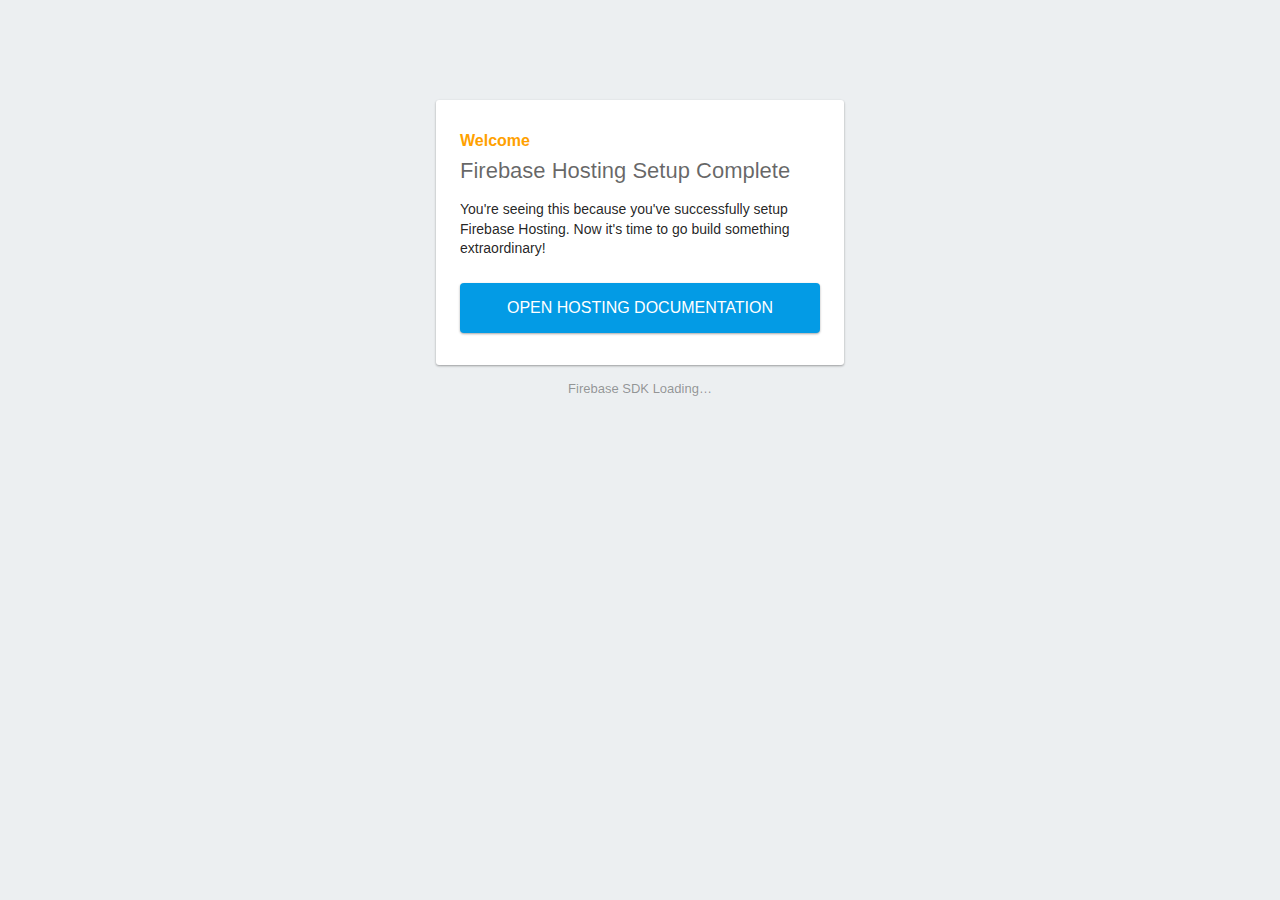
==== public/index.html @ 94b6abaf "initial commit" ====
<!DOCTYPE html>
<html>
  <head>
    <meta charset="utf-8">
    <meta name="viewport" content="width=device-width, initial-scale=1">
    <title>Welcome to Firebase Hosting</title>

    <!-- update the version number as needed -->
    <script defer src="/__/firebase/9.6.3/firebase-app-compat.js"></script>
    <!-- include only the Firebase features as you need -->
    <script defer src="/__/firebase/9.6.3/firebase-auth-compat.js"></script>
    <script defer src="/__/firebase/9.6.3/firebase-database-compat.js"></script>
    <script defer src="/__/firebase/9.6.3/firebase-firestore-compat.js"></script>
    <script defer src="/__/firebase/9.6.3/firebase-functions-compat.js"></script>
    <script defer src="/__/firebase/9.6.3/firebase-messaging-compat.js"></script>
    <script defer src="/__/firebase/9.6.3/firebase-storage-compat.js"></script>
    <script defer src="/__/firebase/9.6.3/firebase-analytics-compat.js"></script>
    <script defer src="/__/firebase/9.6.3/firebase-remote-config-compat.js"></script>
    <script defer src="/__/firebase/9.6.3/firebase-performance-compat.js"></script>
    <!-- 
      initialize the SDK after all desired features are loaded, set useEmulator to false
      to avoid connecting the SDK to running emulators.
    -->
    <script defer src="/__/firebase/init.js?useEmulator=true"></script>

    <style media="screen">
      body { background: #ECEFF1; color: rgba(0,0,0,0.87); font-family: Roboto, Helvetica, Arial, sans-serif; margin: 0; padding: 0; }
      #message { background: white; max-width: 360px; margin: 100px auto 16px; padding: 32px 24px; border-radius: 3px; }
      #message h2 { color: #ffa100; font-weight: bold; font-size: 16px; margin: 0 0 8px; }
      #message h1 { font-size: 22px; font-weight: 300; color: rgba(0,0,0,0.6); margin: 0 0 16px;}
      #message p { line-height: 140%; margin: 16px 0 24px; font-size: 14px; }
      #message a { display: block; text-align: center; background: #039be5; text-transform: uppercase; text-decoration: none; color: white; padding: 16px; border-radius: 4px; }
      #message, #message a { box-shadow: 0 1px 3px rgba(0,0,0,0.12), 0 1px 2px rgba(0,0,0,0.24); }
      #load { color: rgba(0,0,0,0.4); text-align: center; font-size: 13px; }
      @media (max-width: 600px) {
        body, #message { margin-top: 0; background: white; box-shadow: none; }
        body { border-top: 16px solid #ffa100; }
      }
    </style>
  </head>
  <body>
    <div id="message">
      <h2>Welcome</h2>
      <h1>Firebase Hosting Setup Complete</h1>
      <p>You're seeing this because you've successfully setup Firebase Hosting. Now it's time to go build something extraordinary!</p>
      <a target="_blank" href="https://firebase.google.com/docs/hosting/">Open Hosting Documentation</a>
    </div>
    <p id="load">Firebase SDK Loading&hellip;</p>

    <script>
      document.addEventListener('DOMContentLoaded', function() {
        const loadEl = document.querySelector('#load');
        // // 🔥🔥🔥🔥🔥🔥🔥🔥🔥🔥🔥🔥🔥🔥🔥🔥🔥🔥🔥🔥🔥🔥🔥🔥🔥🔥🔥🔥🔥🔥🔥
        // // The Firebase SDK is initialized and available here!
        //
        // firebase.auth().onAuthStateChanged(user => { });
        // firebase.database().ref('/path/to/ref').on('value', snapshot => { });
        // firebase.firestore().doc('/foo/bar').get().then(() => { });
        // firebase.functions().httpsCallable('yourFunction')().then(() => { });
        // firebase.messaging().requestPermission().then(() => { });
        // firebase.storage().ref('/path/to/ref').getDownloadURL().then(() => { });
        // firebase.analytics(); // call to activate
        // firebase.analytics().logEvent('tutorial_completed');
        // firebase.performance(); // call to activate
        //
        // // 🔥🔥🔥🔥🔥🔥🔥🔥🔥🔥🔥🔥🔥🔥🔥🔥🔥🔥🔥🔥🔥🔥🔥🔥🔥🔥🔥🔥🔥🔥🔥

        try {
          let app = firebase.app();
          let features = [
            'auth', 
            'database', 
            'firestore',
            'functions',
            'messaging', 
            'storage', 
            'analytics', 
            'remoteConfig',
            'performance',
          ].filter(feature => typeof app[feature] === 'function');
          loadEl.textContent = `Firebase SDK loaded with ${features.join(', ')}`;
        } catch (e: any) {
          console.error(e);
          loadEl.textContent = 'Error loading the Firebase SDK, check the console.';
        }
      });
    </script>
  </body>
</html>
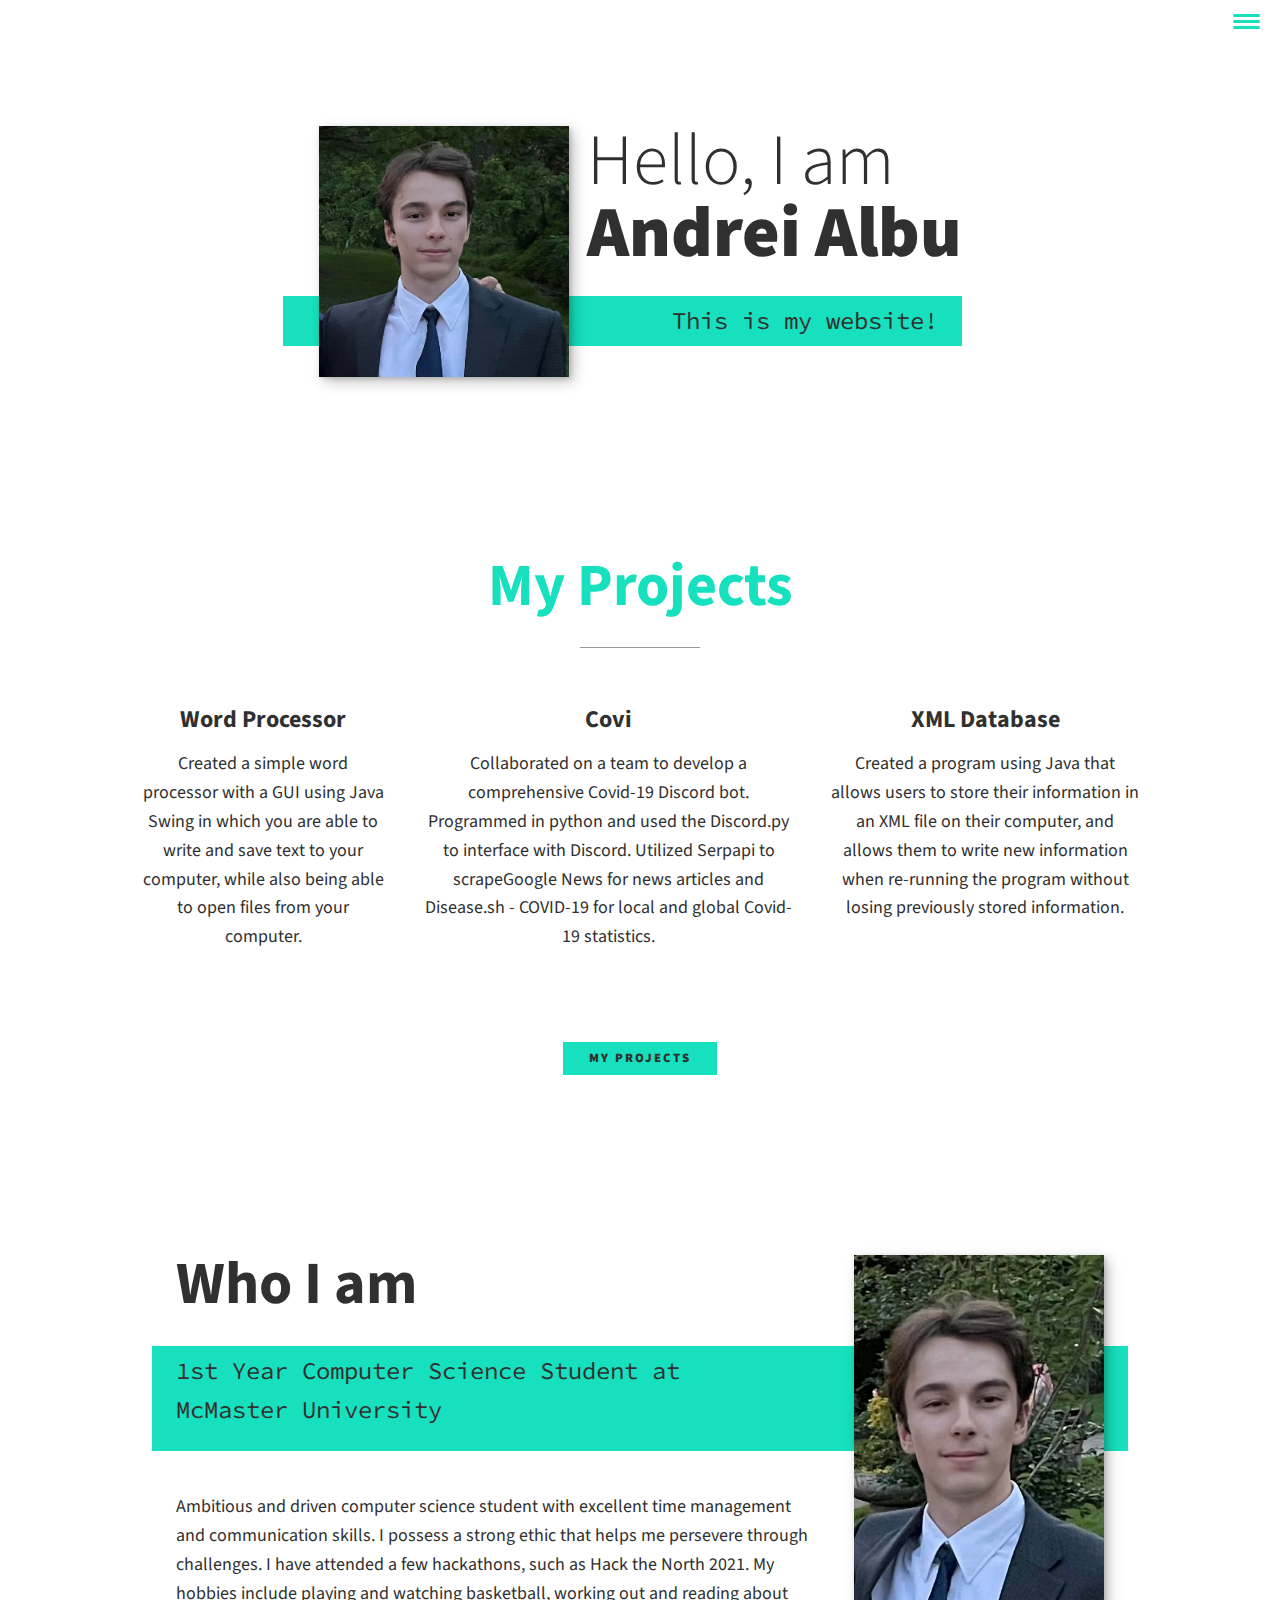
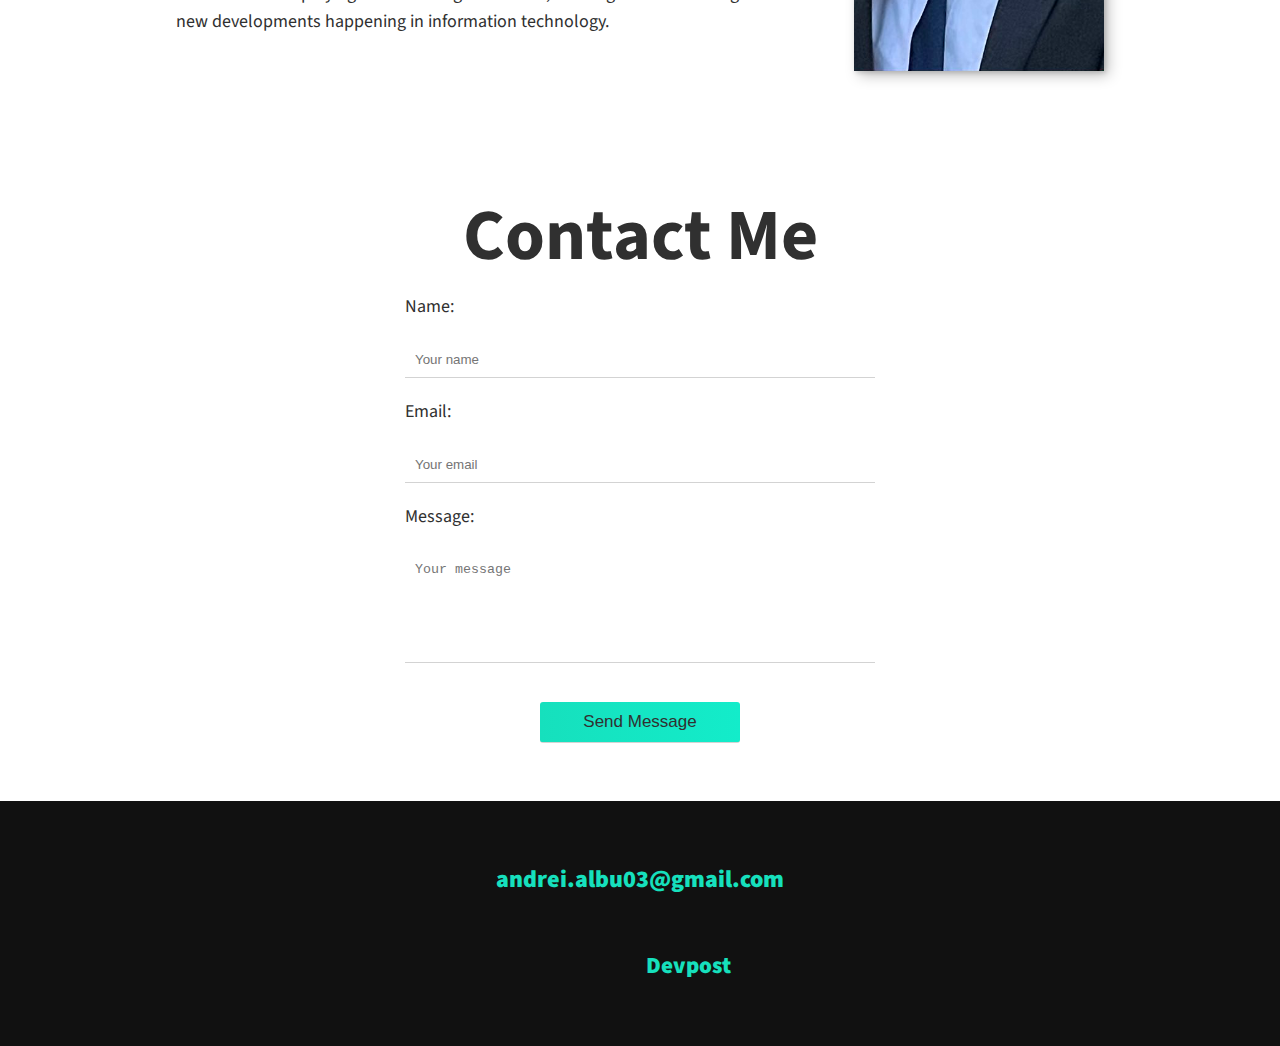
==== commit 86de88a0: "updated images" ====
--- a/public/index.html
+++ b/public/index.html
@@ -1,89 +1,175 @@
-<!DOCTYPE html>
-<html>
-  <head>
-    <meta charset="utf-8">
-    <meta name="viewport" content="width=device-width, initial-scale=1">
-    <title>Welcome to Firebase Hosting</title>
-
-    <!-- update the version number as needed -->
-    <script defer src="/__/firebase/9.6.3/firebase-app-compat.js"></script>
-    <!-- include only the Firebase features as you need -->
-    <script defer src="/__/firebase/9.6.3/firebase-auth-compat.js"></script>
-    <script defer src="/__/firebase/9.6.3/firebase-database-compat.js"></script>
-    <script defer src="/__/firebase/9.6.3/firebase-firestore-compat.js"></script>
-    <script defer src="/__/firebase/9.6.3/firebase-functions-compat.js"></script>
-    <script defer src="/__/firebase/9.6.3/firebase-messaging-compat.js"></script>
-    <script defer src="/__/firebase/9.6.3/firebase-storage-compat.js"></script>
-    <script defer src="/__/firebase/9.6.3/firebase-analytics-compat.js"></script>
-    <script defer src="/__/firebase/9.6.3/firebase-remote-config-compat.js"></script>
-    <script defer src="/__/firebase/9.6.3/firebase-performance-compat.js"></script>
-    <!-- 
-      initialize the SDK after all desired features are loaded, set useEmulator to false
-      to avoid connecting the SDK to running emulators.
-    -->
-    <script defer src="/__/firebase/init.js?useEmulator=true"></script>
-
-    <style media="screen">
-      body { background: #ECEFF1; color: rgba(0,0,0,0.87); font-family: Roboto, Helvetica, Arial, sans-serif; margin: 0; padding: 0; }
-      #message { background: white; max-width: 360px; margin: 100px auto 16px; padding: 32px 24px; border-radius: 3px; }
-      #message h2 { color: #ffa100; font-weight: bold; font-size: 16px; margin: 0 0 8px; }
-      #message h1 { font-size: 22px; font-weight: 300; color: rgba(0,0,0,0.6); margin: 0 0 16px;}
-      #message p { line-height: 140%; margin: 16px 0 24px; font-size: 14px; }
-      #message a { display: block; text-align: center; background: #039be5; text-transform: uppercase; text-decoration: none; color: white; padding: 16px; border-radius: 4px; }
-      #message, #message a { box-shadow: 0 1px 3px rgba(0,0,0,0.12), 0 1px 2px rgba(0,0,0,0.24); }
-      #load { color: rgba(0,0,0,0.4); text-align: center; font-size: 13px; }
-      @media (max-width: 600px) {
-        body, #message { margin-top: 0; background: white; box-shadow: none; }
-        body { border-top: 16px solid #ffa100; }
-      }
-    </style>
-  </head>
-  <body>
-    <div id="message">
-      <h2>Welcome</h2>
-      <h1>Firebase Hosting Setup Complete</h1>
-      <p>You're seeing this because you've successfully setup Firebase Hosting. Now it's time to go build something extraordinary!</p>
-      <a target="_blank" href="https://firebase.google.com/docs/hosting/">Open Hosting Documentation</a>
-    </div>
-    <p id="load">Firebase SDK Loading&hellip;</p>
-
-    <script>
-      document.addEventListener('DOMContentLoaded', function() {
-        const loadEl = document.querySelector('#load');
-        // // 🔥🔥🔥🔥🔥🔥🔥🔥🔥🔥🔥🔥🔥🔥🔥🔥🔥🔥🔥🔥🔥🔥🔥🔥🔥🔥🔥🔥🔥🔥🔥
-        // // The Firebase SDK is initialized and available here!
-        //
-        // firebase.auth().onAuthStateChanged(user => { });
-        // firebase.database().ref('/path/to/ref').on('value', snapshot => { });
-        // firebase.firestore().doc('/foo/bar').get().then(() => { });
-        // firebase.functions().httpsCallable('yourFunction')().then(() => { });
-        // firebase.messaging().requestPermission().then(() => { });
-        // firebase.storage().ref('/path/to/ref').getDownloadURL().then(() => { });
-        // firebase.analytics(); // call to activate
-        // firebase.analytics().logEvent('tutorial_completed');
-        // firebase.performance(); // call to activate
-        //
-        // // 🔥🔥🔥🔥🔥🔥🔥🔥🔥🔥🔥🔥🔥🔥🔥🔥🔥🔥🔥🔥🔥🔥🔥🔥🔥🔥🔥🔥🔥🔥🔥
-
-        try {
-          let app = firebase.app();
-          let features = [
-            'auth', 
-            'database', 
-            'firestore',
-            'functions',
-            'messaging', 
-            'storage', 
-            'analytics', 
-            'remoteConfig',
-            'performance',
-          ].filter(feature => typeof app[feature] === 'function');
-          loadEl.textContent = `Firebase SDK loaded with ${features.join(', ')}`;
-        } catch (e: any) {
-          console.error(e);
-          loadEl.textContent = 'Error loading the Firebase SDK, check the console.';
-        }
-      });
-    </script>
-  </body>
-</html>
+<!DOCTYPE html>
+<html>
+	<head>
+		<meta charset="UTF-8">
+		<meta name="viewport" content="width=device-width, initial-scale=1.0>
+		<title>Andrei's Website</title>
+		<link rel="stylesheet" 
+		href="https://cdnjs.cloudflare.com/ajax/libs/normalize/7.0.0/normalize.min.css">
+        <link rel="stylesheet" 
+		href="https://cdnjs.cloudflare.com/ajax/libs/font-awesome/5.11.2/css/all.css" 
+		integrity="sha256-46qynGAkLSFpVbEBog43gvNhfrOj+BmwXdxFgVK/Kvc=" crossorigin="anonymous" />
+		
+		<link href="https://fonts.googleapis.com/css?family=Source+Code+Pro:400,900|Source+Sans
+		+Pro:300,900&display=swap" rel="stylesheet">
+		
+		<link rel="stylesheet" href="style.css">
+		<script src="https://www.gstatic.com/firebasejs/8.2.1/firebase-app.js"></script>
+		<script src="https://www.gstatic.com/firebasejs/8.2.1/firebase-firestore.js"></script>
+		
+		<!--
+		<style>
+			body {
+				background-image: url("pattern.jpg");
+				background-color: #cccccc;
+			}
+		</style>
+		-->
+	</head>
+	<body>
+		<header>
+            <div class="logo">
+                <img src="" alt="">
+            </div>
+            <button class="nav-toggle" aria-label="toggle navigation">
+                <span class="hamburger"></span>
+            </button>
+            <nav class="nav">
+                <ul class="nav__list">
+                    <li class="nav__item"><a href="#home" class="nav__link">Home</a></li>
+                    <li class="nav__item"><a href="#projects" class="nav__link">My Projects</a></li>
+                    <li class="nav__item"><a href="#about" class="nav__link">About me</a></li>
+                    <li class="nav__item"><a href="#contact-form" class="nav__link">Contact me</a></li>
+                </ul>
+            </nav>
+        </header>
+		
+		<!-- Introduction -->
+		<section class="intro" id="home">
+			<h1 class="section__title section__title--intro">
+				Hello, I am <strong>Andrei Albu</strong>
+			</h1>
+			<p class="section__subtitle section__subtitle--intro">This is my website!</p>
+			<img src="images/pfp1.jpg" alt="a picture of me" class="intro__img">
+		</section>
+		
+		<!-- My Project -->
+		<section class="my-projects" id="projects">
+			<h2 class="section__title section__title--projects">My Projects</h2>
+			<div class="projects">
+				<div class="project">
+					<h3>Word Processor</h3>
+                    			<p>Created a simple word processor with a GUI using Java Swing in which you are able to write and save
+					text to your computer, while also being able to open files from your computer.</p>
+				</div> <!-- Close service div -->
+				
+				<div class="project">
+					<h3>Covi</h3>
+					<p>Collaborated on a team to develop a comprehensive Covid-19 Discord bot. Programmed in python and
+					used the Discord.py to interface with Discord. Utilized Serpapi to scrapeGoogle News for news articles
+					and Disease.sh - COVID-19 for local and global Covid-19 statistics.</p>
+				</div> <!-- Close service div -->		    
+						    
+				<div class="project">
+					<h3>XML Database</h3>
+					<p>Created a program using Java that allows users to store their information in an XML file on their
+					computer, and allows them to write new information when re-running the program without losing previously
+					stored information.</p>
+				</div> <!-- Close service div -->
+				
+				<!-- <div class="project">
+					<h3>Lab3</h3> -->
+                    <!--<p></p> -->
+				</div> <!-- Close service div -->
+			</div> <!-- Close services div -->
+			
+			<!-- Maybe dont need this -->
+			<a href="https://github.com/andreialbu03?tab=repositories" class="btn">My Projects</a>
+		</section>
+		
+		<!-- About me -->
+		<section class="about-me" id="about">
+			<h2 class="section__title section__title--about">Who I am</h2>
+			<p class="section__subtitle section__subtitle--about">1st Year Computer Science Student at <br> McMaster University</p>
+			
+			<div class="about-me__body">
+				<!--<p>Grade 12 student currently enrolled at Abbey Park High School</p>-->
+				<p>Ambitious and driven computer science student with excellent time management and communication skills.
+				I possess a strong ethic that helps me persevere through challenges. I have attended a few hackathons, such
+				as Hack the North 2021. My hobbies include playing and watching basketball, working out and reading about
+				new developments happening in information technology.</p>
+			</div>
+			
+			<img src="images/pfp2.jpg" alt="picture of" class="about-me__img" width="250" height="416">
+		</section>
+		
+		<!-- Contact Form-->
+		<div id="overlay">
+			<form class="contact-me-form" onsubmit="event.preventDefault(); validateForm()">
+				<h1 id="contact-form" class="contact-form">Contact Me</h1>
+
+				<label for="name">Name:</label>
+				<input type="text" id="name" placeholder="Your name">
+				<small class="error"></small>
+
+				<label for="email">Email:</label>
+				<input type="text" id="email" placeholder="Your email">
+				<small class="error"></small>
+
+				<label for="message">Message:</label>
+				<textarea id="message" placeholder="Your message" rows ="6"></textarea>
+				<small class="error"></small>
+
+				<div class="center">
+					<input type="submit" value="Send Message">
+					<p id="success"></p>
+				</div>
+			</form>
+		</div>
+
+
+
+		<!-- Footer -->
+
+		<footer class="footer" id="contact">
+			<a href="mailto:andrei.albu03@gmail.com" class="footer__link">andrei.albu03@gmail.com</a>
+			<ul class="social-list">
+				<li class="social-list__item">
+					<a class="social-list__link" href="https://www.linkedin.com/in/andrei-albu-cs/" target="_blank">
+						<i class="fab fa-linkedin-in"></i>
+					</a>
+				</li>
+		<!--							     
+                <li class="social-list__item">
+					<a class="social-list__link" href="https://www.instagram.com" target="_blank">
+						<i class="fab fa-instagram"></i>
+					</a>
+				</li>
+		-->						
+				<!--
+                <li class="social-list__item">
+					<a class="social-list__link" href="https://twitter.com" target="_blank">
+						<i class="fab fa-twitter"></i>
+					</a>
+				</li>
+				-->
+                <li class="social-list__item">
+					<a class="social-list__link" href="https://github.com/andreialbu03" target="_blank">
+						<i class="fab fa-github"></i>
+					</a>
+				</li>
+									
+		<a href="https://devpost.com/andrei-albu03" class="footer__link"span style="font-size: 23px" target="_blank">Devpost</a>					
+						
+									
+			</ul>
+		</footer>
+	
+
+		<!-- JavaScript -->
+		<script src="firebase/firebase.js"></script>
+		<script src="index.js"></script>
+		
+	
+	</body>
+</html>
--- a/public/style.css
+++ b/public/style.css
@@ -0,0 +1,466 @@
+*,
+*::before,
+*::after {
+    box-sizing: border-box;
+}
+
+/* Costum properties */
+
+:root {
+    --ff-primary: 'Source Sans Pro', sans-serif;
+    --ff-secondary: 'Source Code Pro', monospace;
+	
+	--fw-reg: 300;
+	--fw-bold: 900;
+	
+	--clr-light: #fff;
+	--clr-dark: #303030;
+	--clr-accent: #16e0bd;
+	
+	--fs-h1: 3rem;
+	--fs-h2: 2.25rem;
+	--fs-h3: 1.25rem;
+	--fs-body: 1rem;
+	
+	--bs: 0.25em 0.25em 0.75em rgba(0, 0, 0, 0.25), 0.125em 0.125em 0.25em rgba(0, 0, 0, 0.15);
+}
+
+@media (min-width: 800px) {
+	:root {
+     	--fs-h1: 4.5rem;
+        --fs-h2: 3.75rem;
+        --fs-h3: 1.5rem;
+        --fs-body: 1.125rem;
+    }
+}
+
+/* General Style */
+
+html {
+	scroll-behavior: smooth;
+}
+
+body {
+	background: var(--clr-light);
+	color: var(--clr-dark);
+	margin: 0;
+	font-family: var(--ff-primary);
+	font-size: var(--fs-body);
+	line-height: 1.6;
+}
+
+section {
+	padding: 5em 2em;
+}
+
+img {
+	display: block;
+	max-width: 100%;
+}
+
+strong { font-weight: var(--fw-bold) }
+
+:focus {
+	outline: 3px solid var(--clr-accent);
+	outline-offest: 3px;
+}
+
+/* Button */
+
+.btn {
+    display: inline-block;
+    padding: .5em 2em;
+    background: var(--clr-accent);
+    color: var(--clr-dark);
+    text-decoration: none;
+    cursor: pointer;
+    font-size: .8rem;
+    text-transform: uppercase;
+    letter-spacing: 2px;
+    font-weight: var(--fw-bold);
+    transition: transform 200ms ease-in-out;
+}
+
+.btn:hover {
+	transform: scale(1.1);
+}
+
+/* Typography */
+
+h1,
+h2,
+h3 {
+	line-height: 1;
+	margin: 0;
+}
+
+h1 { font-size: var(--fs-h1) }
+h2 { font-size: var(--fs-h2) }
+h3 { font-size: var(--fs-h3) }
+
+.section__title {
+	margin-bottom: 0.25em;	
+}
+
+.section__title--intro {
+	font-weight: var(--fw-reg);
+}
+
+.section__title--intro strong {
+	display: block;
+}
+
+.section__subtitle {
+	margin: 0;
+	font-size: var(--fs-h3);
+}
+
+.section__subtitle--intro,
+.section__subtitle--about {
+	background: var(--clr-accent);
+	padding: 0.25em 1em;
+	font-family: var(--ff-secondary);
+	margin-bottom: 1em;
+}
+
+/* Header */
+
+header {
+	display:flex;
+	justify-content: space-between;
+	padding: 1em;
+}
+
+.logo {
+	max-width: 100px;
+}
+
+.nav {
+	position: fixed;
+	background: var(--clr-dark);
+	color: var(--clr-light);
+	top: 0;
+	bottom: 0;
+	left: 0;
+	right: 0;
+	z-index: 100;
+	
+	transform: translateX(100%);
+	transition: transform 250ms cubic-bezier(0.5, 0, 0.5, 1);
+}
+
+.nav__list {
+	list-style: none;
+	display: flex;
+	height: 100%;
+	flex-direction: column;
+	justify-content: space-evenly;
+	align-items: center;
+	margin: 0;
+	padding: 0;
+}
+
+.nav__link {
+    color: inherit;
+    font-weight: var(--fw-bold);
+    font-size: var(--fs-h2);
+	text-decoration: none;
+}
+
+.nav__link:hover {
+	color: var(--clr-accent);
+}
+
+.nav-toggle {
+	padding: 0.5em;
+	background: transparent;
+	border: 0;
+	cursor: pointer;
+	position: absolute;
+	right: 1em;
+	top: 1em;
+	z-index: 1000;
+}
+
+.nav-open .nav {
+    transform: translateX(0);
+}
+
+.nav-open .nav-toggle {
+    position: fixed;
+}
+
+.nav-open .hamburger {
+    transform: rotate(.625turn);
+}
+
+.nav-open .hamburger::before {
+    transform: rotate(90deg) translateX(-6px);
+}
+
+.nav-open .hamburger::after {
+    opacity: 0;
+}
+
+
+.hamburger {
+    display: block;
+    position: relative;
+}
+
+.hamburger,
+.hamburger::before,
+.hamburger::after {
+	background: var(--clr-accent);
+    width: 2em;
+    height: 3px;
+    border-radius: 1em;
+	transition: tranform 250ms ease-in-out;
+}
+
+.hamburger::before,
+.hamburger::after {
+    content: '';
+    position: absolute;
+    left: 0;
+    right: 0;
+}
+
+.hamburger::before { top: 6px }
+.hamburger::after { bottom: 6px }
+
+
+/* Intro section */
+
+.intro {
+	position: relative;
+}
+
+.intro__img {
+	box-shadow: var(--bs);
+}
+
+@media (min-width: 600px) {
+	.intro {
+		display: grid;
+		width: min-content;
+		margin: 0 auto;
+		grid-column-gap: 1em;
+		grid-template-areas:
+			"img title"
+			"img subtitle";
+		grid-template-columns: min-content max-content;
+	}
+	
+	.intro__img {
+		grid-area: img;
+		min-width: 250px;
+		position: relative;
+		z-index: 2;
+	}
+	
+	.section__subtitle--intro {
+		align-self: start;
+		grid-column: -1 / 1;
+		grid-row: 2;
+		text-align: right;
+		position: relative;
+		left: -1.5em;
+		width: calc(100% + 1.5em);
+	}
+}
+
+/* My services */
+
+.my-projects {
+	background-color: var(--clr-light);
+	/* background-image: url(pattern.jpg); */
+	
+	color: var(--clr-dark);
+	text-align: center;
+}
+
+.section__title--projects {
+    color: var(--clr-accent);
+    position: relative;
+}
+
+.section__title--projects::after {
+	content: '';
+    display: block;
+    width: 2em;
+    height: 1px;
+    margin: 0.5em auto 1em;
+	background: var(--clr-dark);
+	opacity: 0.5;
+}
+
+.projects {
+	margin-bottom: 4em;
+}
+
+.project {
+	max-width: 500px;
+	margin: 0 auto
+}
+
+@media (min-width: 800px) {
+	.projects {
+		display: flex;
+		max-width: 1000px;
+		margin-left: auto;
+		margin-right: auto;	
+	}
+	
+	.project +.project {
+		margin-left: 2em;
+	}
+}
+
+/* About Me */
+
+.about-me {
+	max-width: 1000px;
+	margin:0 auto;
+}
+
+.about-me__img {
+	box-shadow: var(--bs);
+}
+
+@media (min-width: 600px) {
+	.about-me {
+		display: grid;
+		grid-template-columns: 1 fr 200px;
+		grid-template-areas:
+			"title img"
+			"subtitle img"
+			"text img";
+		grid-column-gap: 2em;
+	}
+	
+	.section__title--about {
+		grid-area: title;
+	}
+	
+	.section__subtitle--about {
+		grid-column: 1 / -1;
+		grid-row: 2;
+		position: relative;
+		left: -1em;
+		width: calc(100% + 2em);
+		padding-left: 1em;
+		padding-right: calc(200px + 4em);
+	}
+	
+	.about-me__img {
+		grid-area: img;
+        position: relative;
+        z-index: 2;
+}
+
+/* Footer */
+
+.footer {
+	background: #111;
+	color: var(--clr-accent);
+	text-align: center;
+	padding: 2.5em 0;    
+	font-size: var(--fs-h3);
+}
+
+.footer a { 
+    color: inherit;
+    text-decoration: none;
+}
+
+.footer__link {
+    font-weight: var(--fw-bold);
+}
+
+.footer__link:hover,
+.social-list__link:hover {
+    opacity: 0.7;
+}
+
+.footer__link:hover {
+    text-decoration: underline;
+}
+
+.social-list {
+    list-style: none;
+    display: flex;
+    justify-content: center;
+    margin: 2em 0 0;
+    padding: 0;
+}
+
+.social-list__item {
+	margin: 0 0.5em;
+}
+
+.social-list__link {
+	padding: 0.5em;
+}
+
+form {
+	max-width: 550px;
+	width: 90%;
+	background-color: white;
+	margin: 0vh auto 0 auto;
+	padding: 40px;
+	border-radius: 3px;
+	box-sizing: border-box;
+}
+
+.contact-form {
+	margin: 0;
+	text-align: center;
+}
+
+label {
+	display: block;
+	margin: 20px 0;
+}
+
+input, textarea {
+	width: 100%;
+	padding: 10px;
+	box-sizing: border-box;
+	outline: none;
+	resize: none;
+	border: none;
+	border-bottom: 1px solid #d3d3d3;
+}
+
+textarea::webkit-scrollbar {
+	width: 4px;
+}
+
+.center {
+	text-align: center;
+}
+
+input[type="submit"] {
+	margin-top: 30px;
+	width: 90%;
+	max-width: 200px;
+	background: linear-gradient(to right, var(--clr-accent),  #13ecca);
+	color: var(--clr-dark);
+	font-size: 17px;
+	cursor: pointer;
+	border-radius: 3px;
+}
+
+.error {
+	color: red;
+}
+
+.error-border {
+	border-bottom: 1px solid red;
+}
+
+#success {
+	color: #28A745;
+}
+}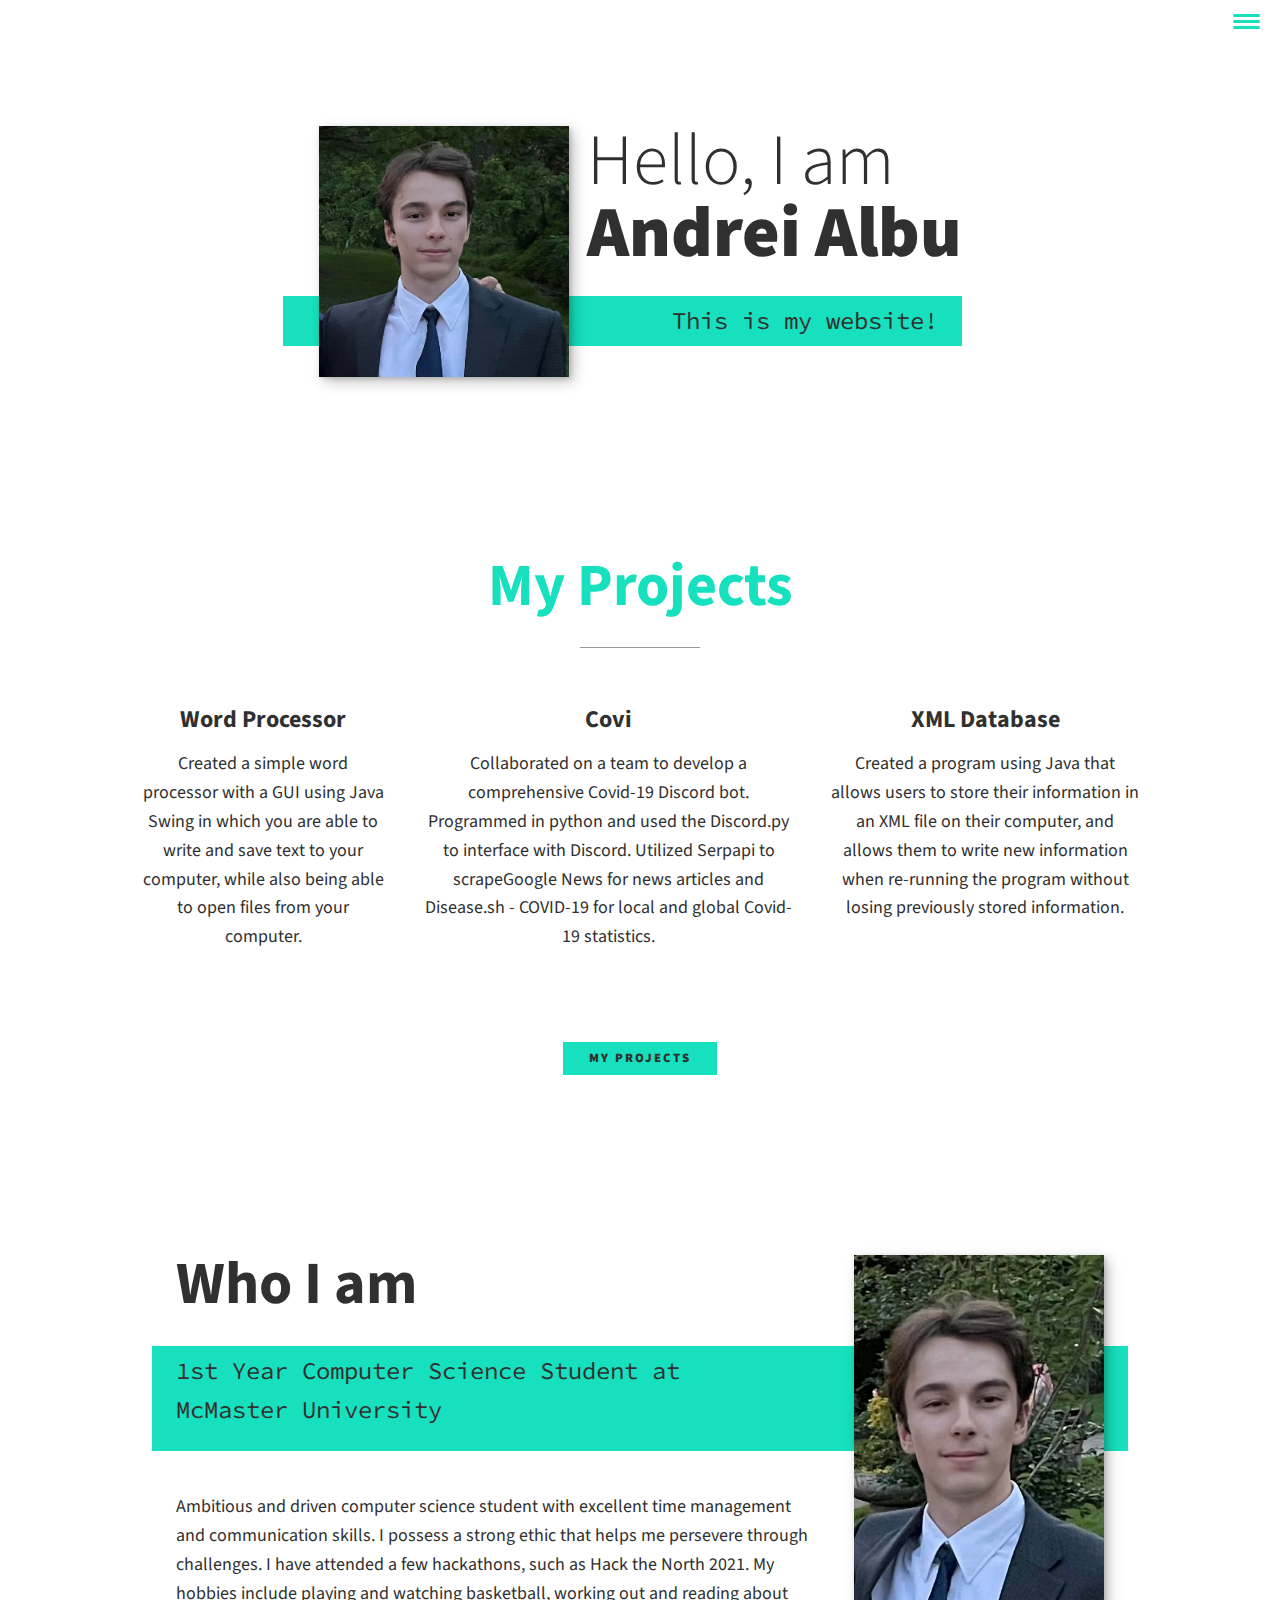
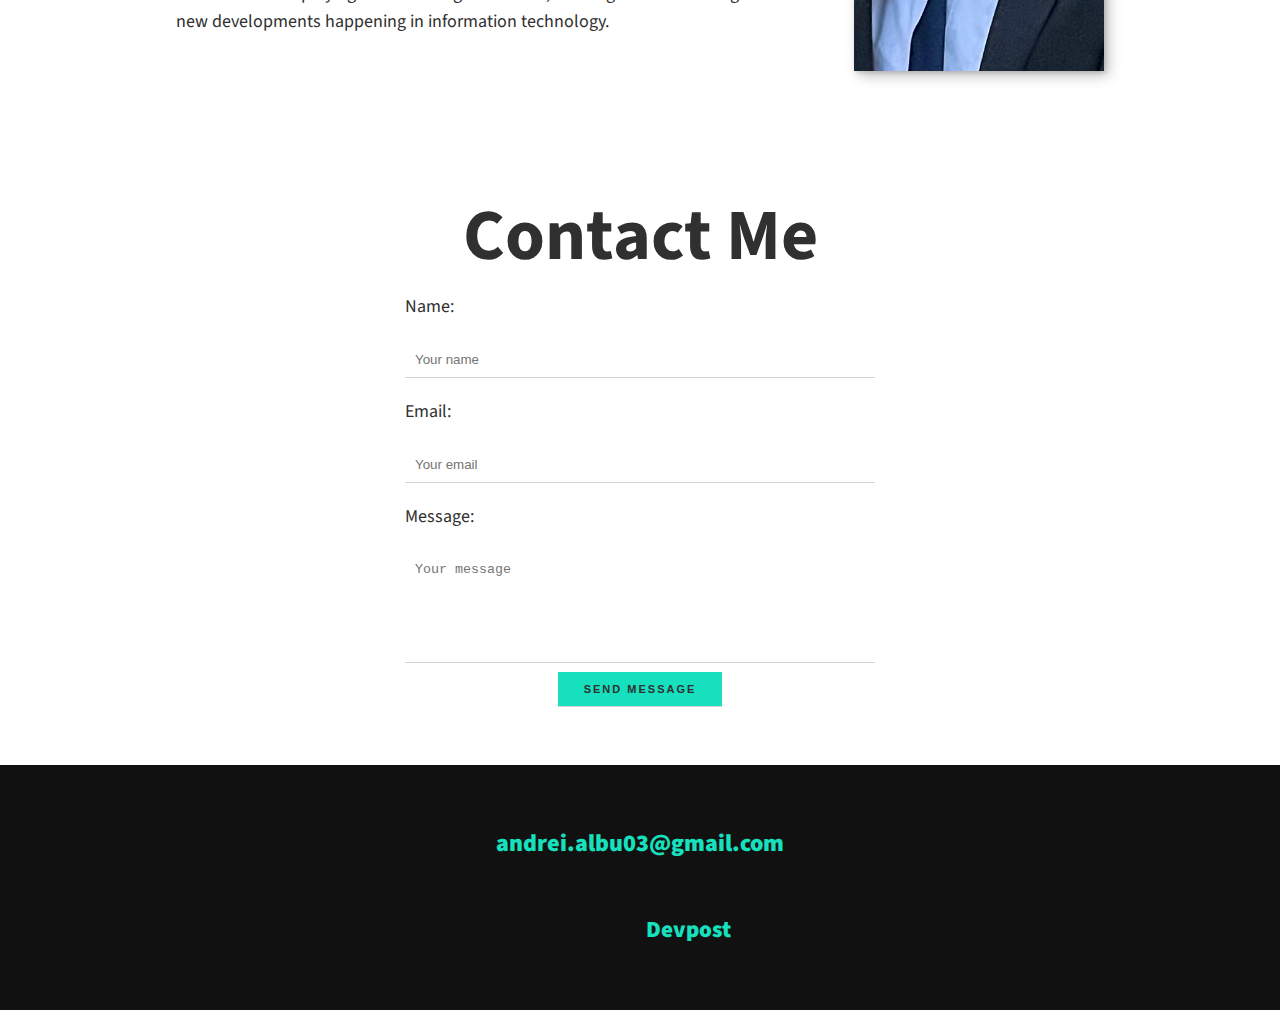
==== commit 25b5c9f0: "updated submit button" ====
--- a/public/index.html
+++ b/public/index.html
@@ -121,7 +121,7 @@
 				<small class="error"></small>
 
 				<div class="center">
-					<input type="submit" value="Send Message">
+					<input type="submit" class="btn" value="Send Message">
 					<p id="success"></p>
 				</div>
 			</form>
--- a/public/style.css
+++ b/public/style.css
@@ -441,6 +441,7 @@
 	text-align: center;
 }
 
+/* 
 input[type="submit"] {
 	margin-top: 30px;
 	width: 90%;
@@ -450,6 +451,17 @@
 	font-size: 17px;
 	cursor: pointer;
 	border-radius: 3px;
+} */
+
+input[type="submit"].btn {
+	-webkit-box-sizing: border-box;
+    -moz-box-sizing: border-box;
+    box-sizing: border-box;
+	width: 35%;
+	height: 20%;
+	font-size: 11px; 
+	font-weight: 900;
+	height: 35px;
 }
 
 .error {
